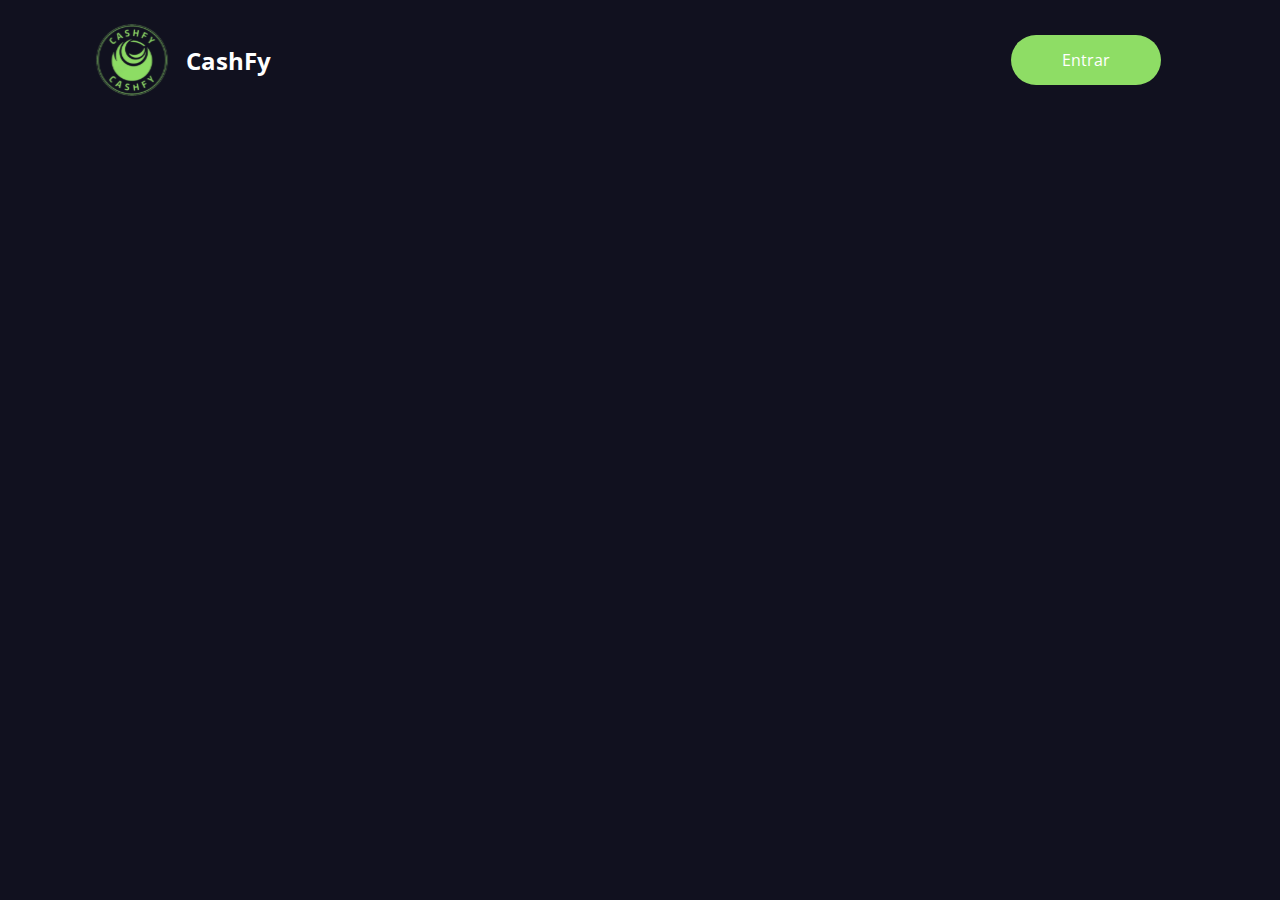
==== index.html @ ee5c354e "Initial Files and Header Added" ====
<!DOCTYPE html>
<html lang="en">
<head>
  <meta charset="UTF-8">
  <meta name="viewport" content="width=device-width, initial-scale=1.0">
  <link rel="icon" href="icon.svg">
  <link rel="stylesheet" href="./assets/css/style.css">
  <link rel="preconnect" href="https://fonts.googleapis.com">
  <link rel="preconnect" href="https://fonts.gstatic.com" crossorigin>
  <link href="https://fonts.googleapis.com/css2?family=Open+Sans:ital,wght@0,300..800;1,300..800&display=swap" rel="stylesheet">
  <title>CashFy</title>
</head>
<body>
  <header>
    <div class="icon_div">
      <img src="./assets/image/icon.svg" alt="Icon" class="icon">
      <p class="title">CashFy</p>
    </div>

    <div>
      <button class="btn_enter">
        <p>Entrar</p>
      </button>
    </div>
  </header>
</body>
</html>
---- assets/css/style.css ----
* {
  padding: 0;
  margin: 0;
  box-sizing: border-box;
  font-family: "Open Sans", sans-serif;
}

:root {
  font-size: 62.5%; /* 1rem = 10px */

  --body-bg-color: #11111f;
  --green-color: #8edd65;
}

body {
  width: 100%;
  height: 100vh;
  background-color: var(--body-bg-color);
}

header {
  width: 100%;
  padding: 2.3rem 11.9rem 0 9.5rem;
  display: flex;
  justify-content: space-between;
  align-items: center;
}

.icon {
  height: 7.4rem;
  width: 7.4rem;
}

.icon_div {
  display: flex;
  align-items: center;
  justify-content: center;
  gap: 1.7rem;
  cursor: pointer;
}

.icon_div .title {
  color: white;
  font-size: 2.4rem;
  font-weight: bold;
}

.btn_enter {
  background-color: var(--green-color);
  border: none;
  width: 15rem;
  height: 5rem;
  border-radius: 4rem;
  cursor: pointer;
}

.btn_enter p{
  color: #fff;
  font-size: 1.6rem;
}
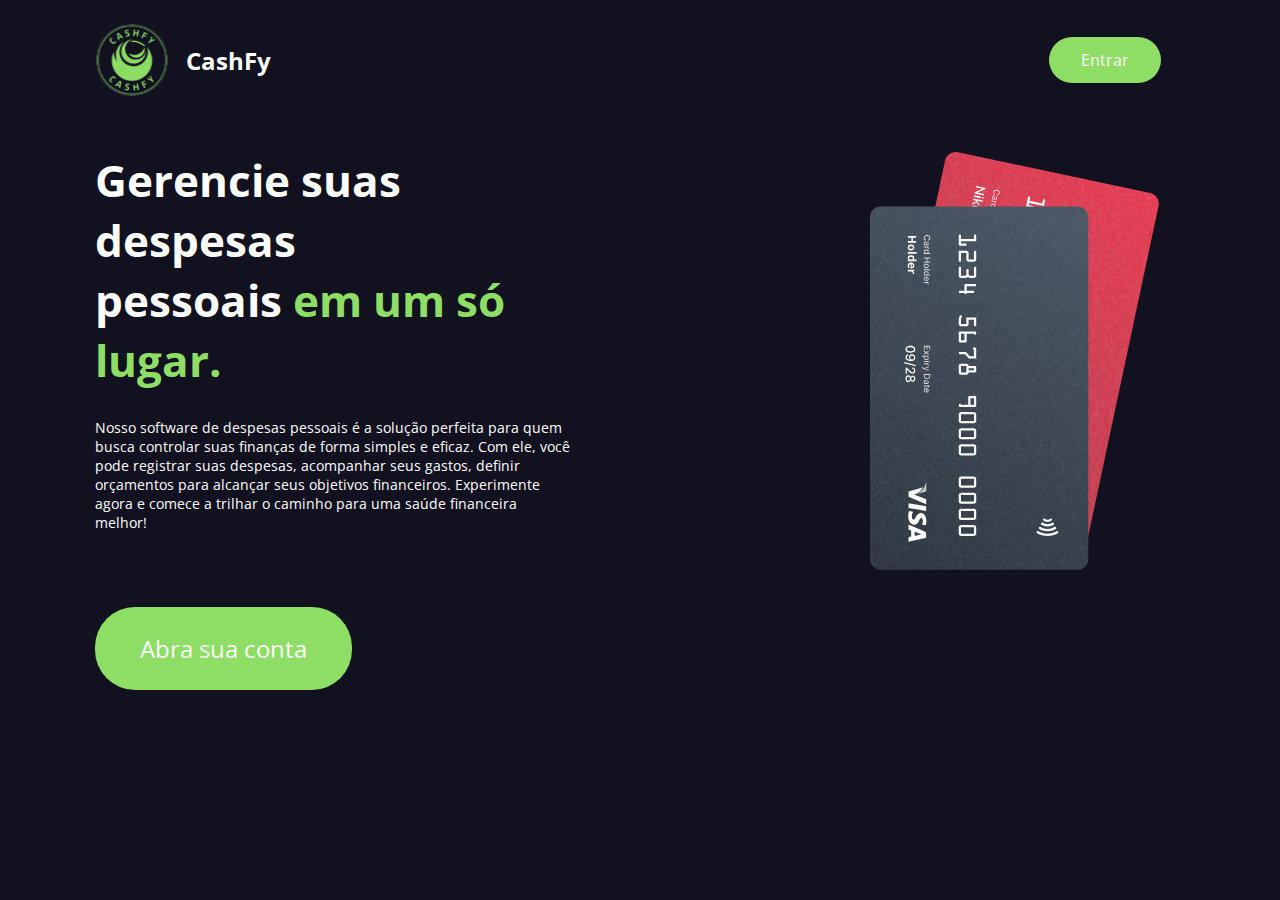
==== commit 376fbbaa: "Added html main and styling" ====
--- a/index.html
+++ b/index.html
@@ -1,27 +1,52 @@
 <!DOCTYPE html>
 <html lang="en">
-<head>
-  <meta charset="UTF-8">
-  <meta name="viewport" content="width=device-width, initial-scale=1.0">
-  <link rel="icon" href="icon.svg">
-  <link rel="stylesheet" href="./assets/css/style.css">
-  <link rel="preconnect" href="https://fonts.googleapis.com">
-  <link rel="preconnect" href="https://fonts.gstatic.com" crossorigin>
-  <link href="https://fonts.googleapis.com/css2?family=Open+Sans:ital,wght@0,300..800;1,300..800&display=swap" rel="stylesheet">
-  <title>CashFy</title>
-</head>
-<body>
-  <header>
-    <div class="icon_div">
-      <img src="./assets/image/icon.svg" alt="Icon" class="icon">
-      <p class="title">CashFy</p>
-    </div>
+  <head>
+    <meta charset="UTF-8" />
+    <meta name="viewport" content="width=device-width, initial-scale=1.0" />
+    <link rel="icon" href="icon.svg" />
+    <link rel="stylesheet" href="./assets/css/style.css" />
+    <link rel="preconnect" href="https://fonts.googleapis.com" />
+    <link rel="preconnect" href="https://fonts.gstatic.com" crossorigin />
+    <link
+      href="https://fonts.googleapis.com/css2?family=Open+Sans:ital,wght@0,300..800;1,300..800&display=swap"
+      rel="stylesheet"
+    />
+    <title>CashFy</title>
+  </head>
+  <body>
+    <header>
+      <div class="icon_div">
+        <img src="./assets/image/icon.svg" alt="Icon" class="icon" />
+        <p class="title">CashFy</p>
+      </div>
 
-    <div>
-      <button class="btn_enter">
-        <p>Entrar</p>
-      </button>
-    </div>
-  </header>
-</body>
-</html>+      <div>
+        <a href="" class="btn_enter">
+          Entrar
+        </a href="">
+      </div>
+    </header>
+    <main>
+      <section class="descriptions">
+        <div class="description">
+          Gerencie suas despesas <br />
+          pessoais <span class="desc_green">em um só lugar.</span>
+        </div>
+
+        <div class="sub_description">
+          <p>Nosso software de despesas pessoais é a solução perfeita para quem busca controlar 
+            suas finanças de forma simples e eficaz. Com ele, você pode registrar suas despesas, 
+            acompanhar seus gastos, definir orçamentos para alcançar  seus objetivos financeiros. 
+            Experimente agora e comece a trilhar o caminho para uma saúde financeira melhor!</p>
+        </div>
+
+        <a href="" class="open_Account">
+          Abra sua conta
+        </a>
+      </section>
+      <section class="img_card">
+        <img src="./assets/image/card.svg" alt="card img">
+      </section>
+    </main>
+  </body>
+</html>
--- a/assets/css/style.css
+++ b/assets/css/style.css
@@ -2,7 +2,7 @@
   padding: 0;
   margin: 0;
   box-sizing: border-box;
-  font-family: "Open Sans", sans-serif;
+  font-family: 'Open Sans', sans-serif;
 }
 
 :root {
@@ -52,9 +52,53 @@
   height: 5rem;
   border-radius: 4rem;
   cursor: pointer;
+  text-decoration: none;
+  padding: 1.2rem 3.2rem;
 }
 
-.btn_enter p{
+.btn_enter {
   color: #fff;
   font-size: 1.6rem;
 }
+
+main {
+  display: flex;
+  gap: 30rem;
+  padding: 0 11.9rem 0 9.5rem;
+  margin-top: 5.3rem;
+}
+
+.descriptions {
+  width: 50%;
+}
+
+.description {
+  font-size: 4.4rem;
+  font-weight: bold;
+  color: #fff;
+}
+
+.desc_green {
+  color: var(--green-color);
+}
+
+.sub_description {
+  color: #fff;
+  font-size: 1.4rem;
+  margin: 2.8rem 0 10rem;
+}
+
+.img_card img {
+  height: 42rem;
+}
+
+.open_Account {
+  width: 26.9rem;
+  height: 8.6rem;
+  font-size: 2.4rem;
+  color: #fff;
+  border-radius: 40px;
+  background-color: var(--green-color);
+  text-decoration: none;
+  padding: 2.5rem 4.5rem;
+}
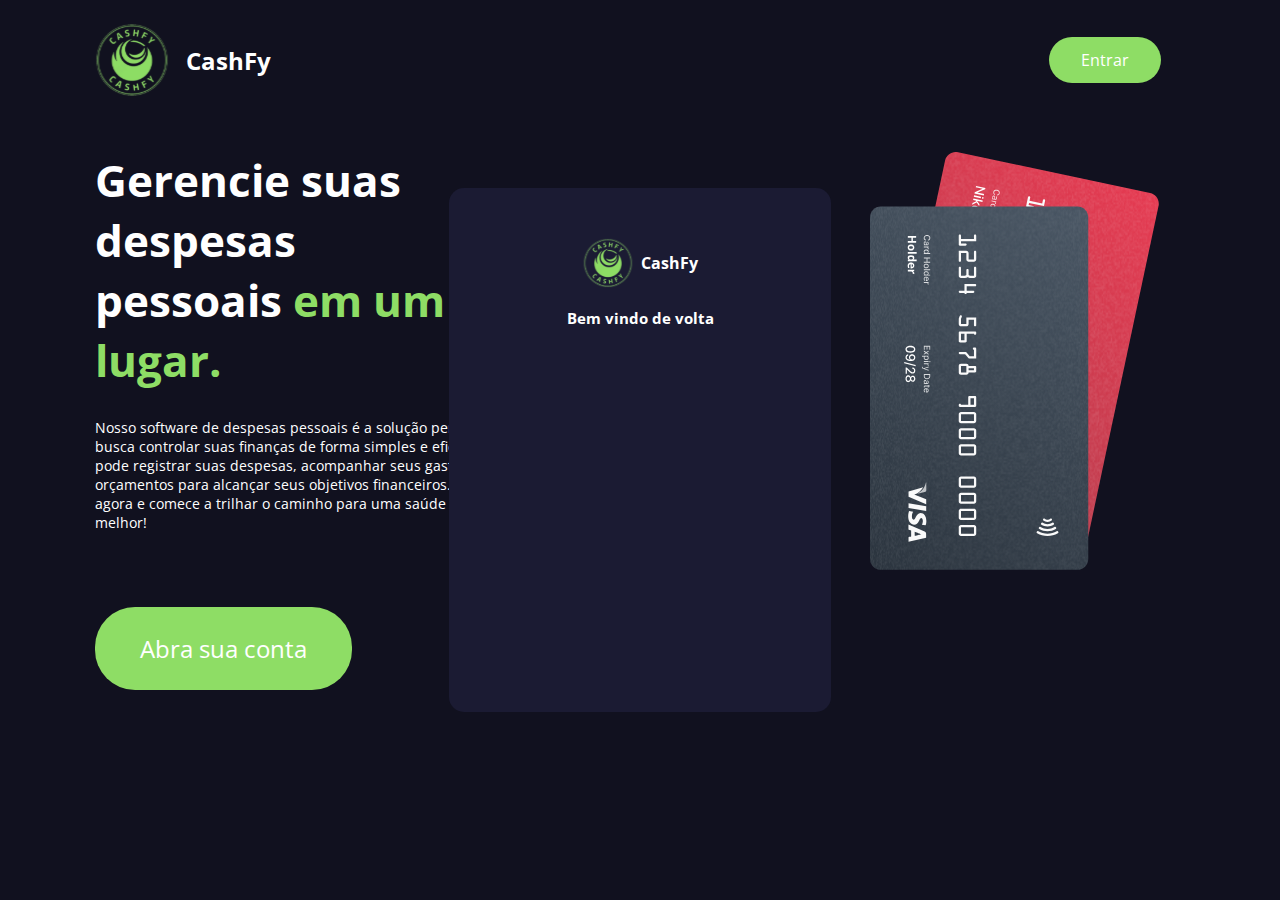
==== commit 9b676f2c: "starting the modal" ====
--- a/index.html
+++ b/index.html
@@ -48,5 +48,16 @@
         <img src="./assets/image/card.svg" alt="card img">
       </section>
     </main>
+    <section class="modal">
+      <div class="modal_title">
+        <img src="./assets/image/icon.svg" alt="Icon" class="icon_modal">
+        <span class="modal_cashfy">CashFy</span>
+      </div>
+      <span class="welcome_text">
+        <h2>Bem vindo de volta</h2>
+      </span>
+    </section>
+
+    <script src="./assets/js/script.js"></script>
   </body>
 </html>
--- a/assets/css/style.css
+++ b/assets/css/style.css
@@ -10,6 +10,7 @@
 
   --body-bg-color: #11111f;
   --green-color: #8edd65;
+  --modal-bg-color: #1B1B33;
 }
 
 body {
@@ -102,3 +103,41 @@
   text-decoration: none;
   padding: 2.5rem 4.5rem;
 }
+
+.modal {
+  display: block;
+  position: fixed;
+  top: 50%;
+  left: 50%;
+  transform: translate(-50%, -50%);
+  z-index: 1;
+  width: 38.2rem;
+  height: 52.4rem;
+  border-radius: 15px;
+  background-color: var(--modal-bg-color);
+  color: #fff;
+}
+
+.modal_title{
+  display: flex;
+  justify-content: center;
+  align-items: center;
+  gap: .8rem;
+  margin-top: 5rem;
+}
+
+.modal_title .icon_modal{
+  width: 5rem;
+  height: 5rem;
+}
+
+.modal_title .modal_cashfy{
+  font-size: 1.6rem;
+  font-weight: bold;
+}
+
+.modal .welcome_text{
+  display: flex;
+  justify-content: center;
+  margin-top: 2rem;
+}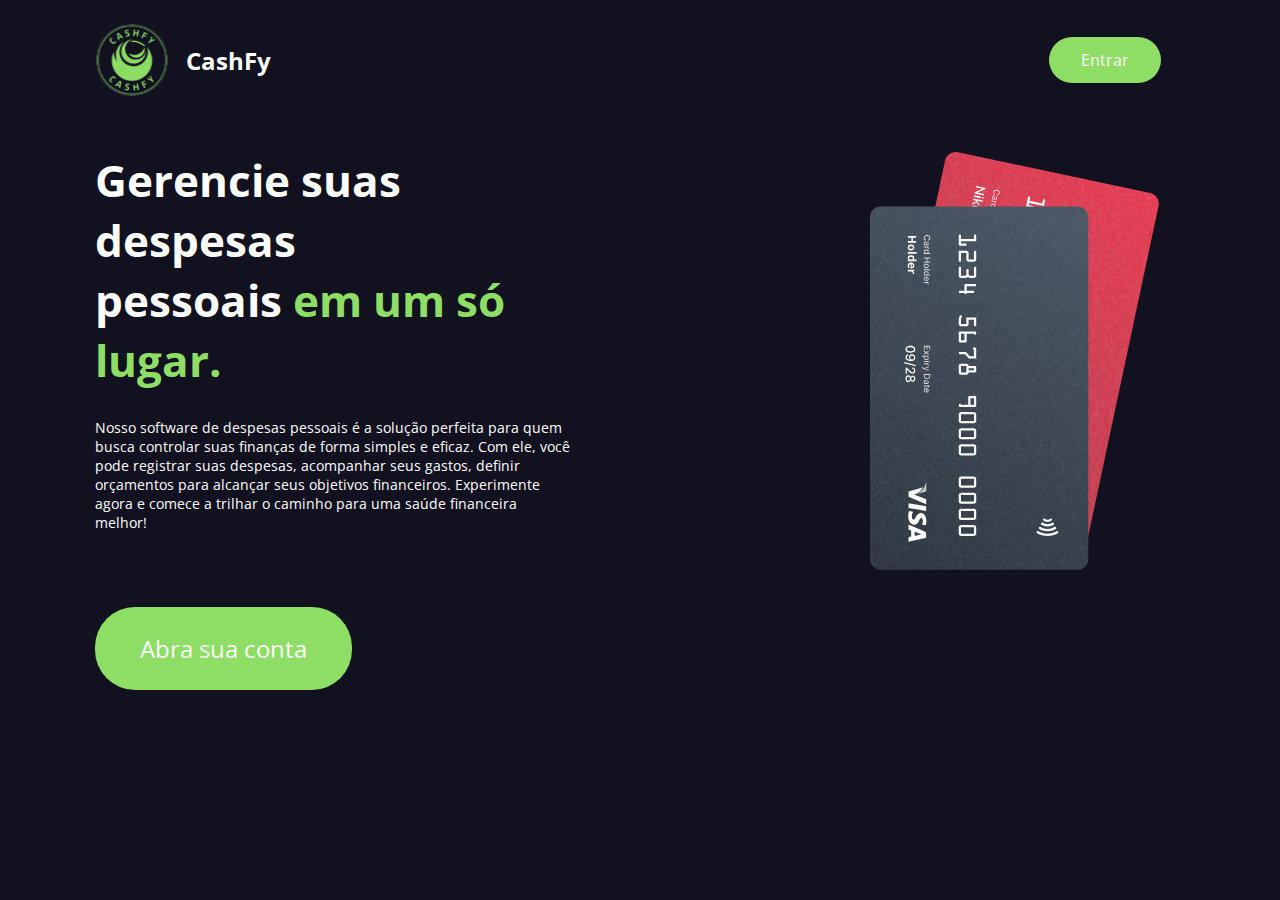
==== commit 5a9a6d51: "updating the project modal" ====
--- a/index.html
+++ b/index.html
@@ -11,6 +11,7 @@
       href="https://fonts.googleapis.com/css2?family=Open+Sans:ital,wght@0,300..800;1,300..800&display=swap"
       rel="stylesheet"
     />
+    <link rel="stylesheet" href="https://cdnjs.cloudflare.com/ajax/libs/font-awesome/6.5.1/css/all.min.css" integrity="sha512-DTOQO9RWCH3ppGqcWaEA1BIZOC6xxalwEsw9c2QQeAIftl+Vegovlnee1c9QX4TctnWMn13TZye+giMm8e2LwA==" crossorigin="anonymous" referrerpolicy="no-referrer" />
     <title>CashFy</title>
   </head>
   <body>
@@ -48,7 +49,8 @@
         <img src="./assets/image/card.svg" alt="card img">
       </section>
     </main>
-    <section class="modal">
+    <div id="fade" class="hide">.</div>
+    <section id="modal" class="hide">
       <div class="modal_title">
         <img src="./assets/image/icon.svg" alt="Icon" class="icon_modal">
         <span class="modal_cashfy">CashFy</span>
@@ -56,6 +58,23 @@
       <span class="welcome_text">
         <h2>Bem vindo de volta</h2>
       </span>
+      <span class="enter_text">Entrar</span>
+
+      <div class="form">
+        <form action="">
+          <div class="email">
+            <label for="">Email:</label>
+            <input type="email" name="" id="" placeholder="Email">
+          </div>
+          <div class="password">
+            <label for="">Senha:</label>
+            <input type="password" name="" id="" placeholder="Senha">
+          </div>
+          <div class="btn_submit">
+            <input type="submit" value="Entrar">
+          </div>
+        </form>
+      </div>
     </section>
 
     <script src="./assets/js/script.js"></script>
--- a/assets/css/style.css
+++ b/assets/css/style.css
@@ -10,7 +10,8 @@
 
   --body-bg-color: #11111f;
   --green-color: #8edd65;
-  --modal-bg-color: #1B1B33;
+  --modal-bg-color: #1b1b33;
+  --input-bg-color: #252546;
 }
 
 body {
@@ -104,8 +105,9 @@
   padding: 2.5rem 4.5rem;
 }
 
-.modal {
-  display: block;
+#modal {
+  display: flex;
+  flex-direction: column;
   position: fixed;
   top: 50%;
   left: 50%;
@@ -118,26 +120,95 @@
   color: #fff;
 }
 
-.modal_title{
+.modal_title {
   display: flex;
   justify-content: center;
   align-items: center;
-  gap: .8rem;
+  gap: 0.8rem;
   margin-top: 5rem;
 }
 
-.modal_title .icon_modal{
+.modal_title .icon_modal {
   width: 5rem;
   height: 5rem;
 }
 
-.modal_title .modal_cashfy{
+.modal_title .modal_cashfy {
   font-size: 1.6rem;
   font-weight: bold;
 }
 
-.modal .welcome_text{
+#modal .welcome_text {
   display: flex;
   justify-content: center;
   margin-top: 2rem;
-}+}
+
+#modal .enter_text {
+  display: flex;
+  justify-content: center;
+  margin-top: 1.5rem;
+  font-size: 1.6rem;
+  color: var(--green-color);
+}
+
+.form {
+  margin-top: 2.5rem;
+  display: flex;
+  justify-content: center;
+}
+
+.form .email,
+.form .password {
+  display: flex;
+  flex-direction: column;
+  margin-bottom: 3.5rem;
+  font-size: 1.4rem;
+  gap: 0.8rem;
+}
+
+.form .email input,
+.form .password input {
+  background-color: var(--input-bg-color);
+  border: none;
+  padding: 1.3rem 2rem;
+  border-radius: 1rem;
+  color: #fff;
+}
+
+.btn_submit {
+  display: flex;
+  justify-content: center;
+}
+
+.btn_submit input {
+  height: 5.5rem;
+  width: 20rem;
+  font-size: 2.4rem;
+  border-radius: 4rem;
+  border: none;
+  color: #fff;
+  background-color: var(--green-color);
+}
+
+#fade,
+#modal {
+  transition: 0.5;
+  opacity: 1;
+}
+
+#fade {
+  position: fixed;
+  top: 0;
+  left: 0;
+  z-index: 0.5;
+  background-color: rgba(0, 0, 0, 1);
+  opacity: 0.5;
+  width: 100%;
+  height: 100vh;
+}
+
+#modal.hide,
+#fade.hide {
+  opacity: 0;
+}
